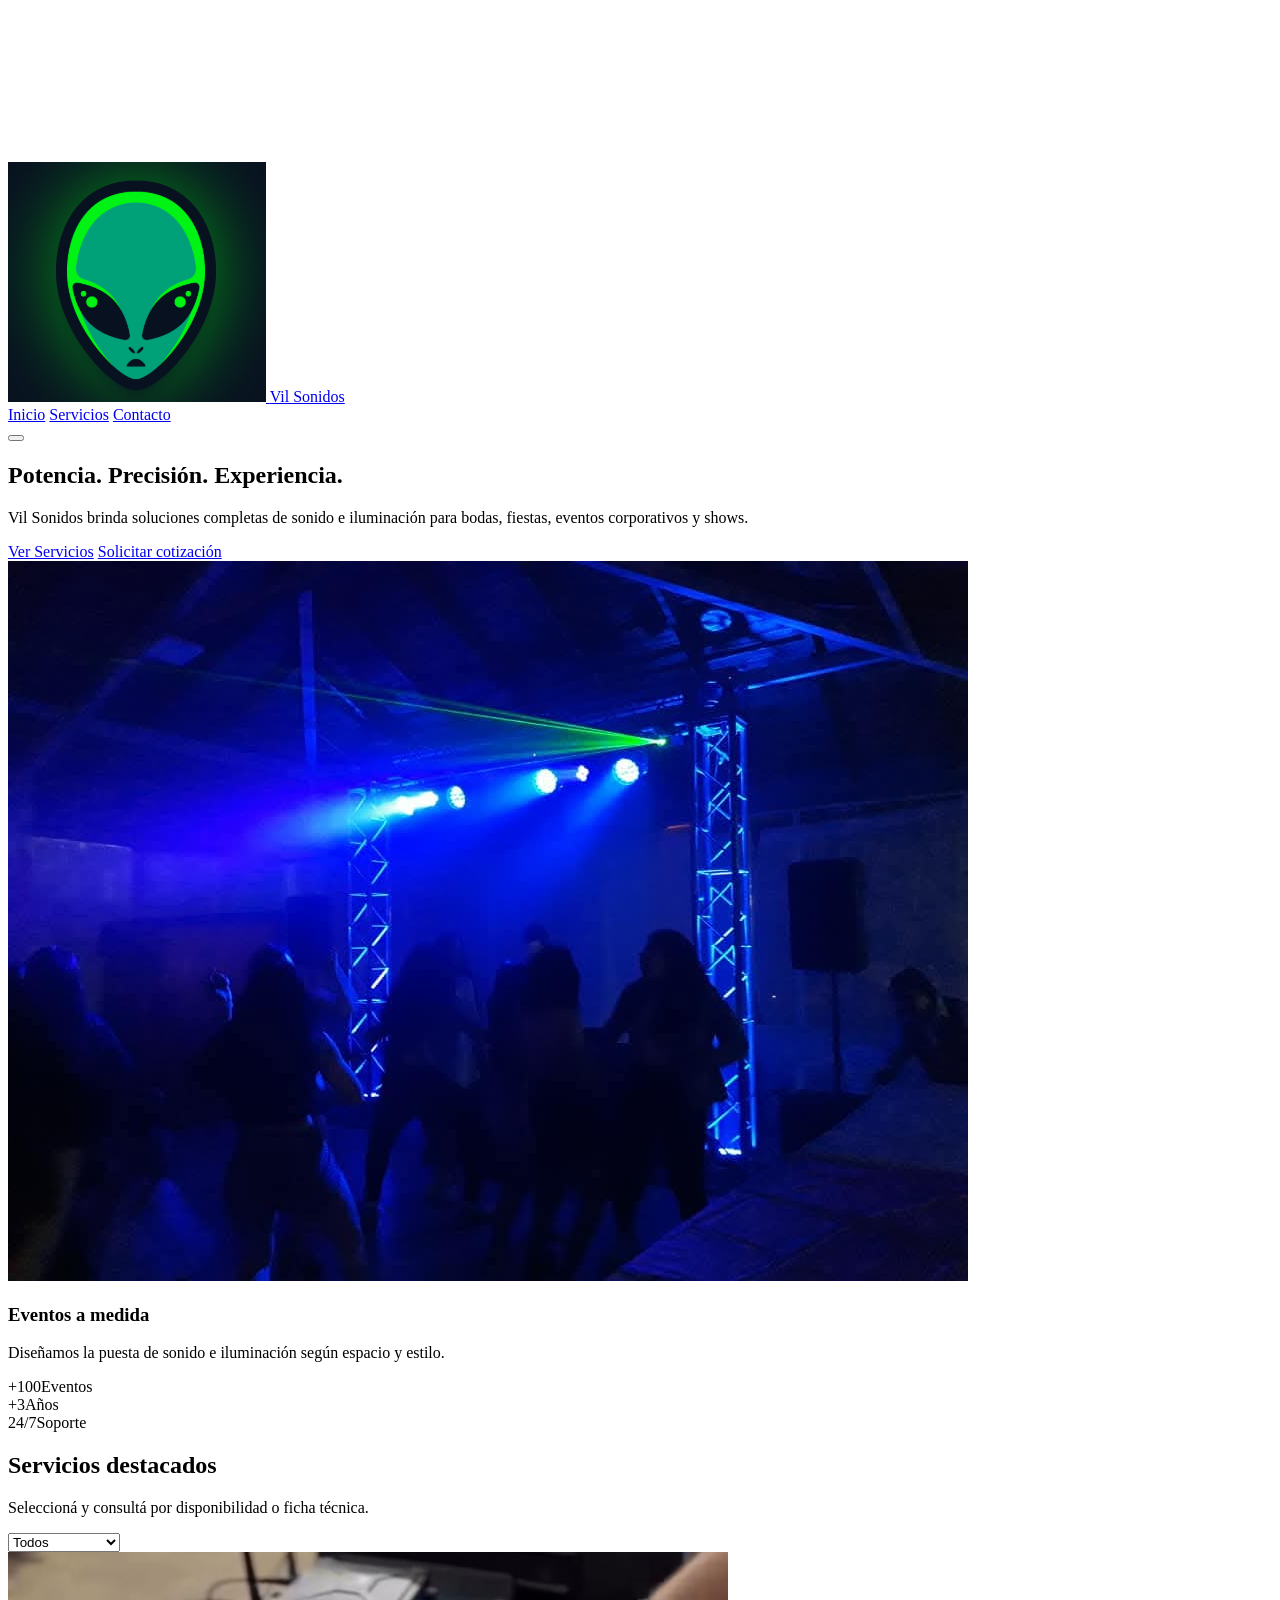
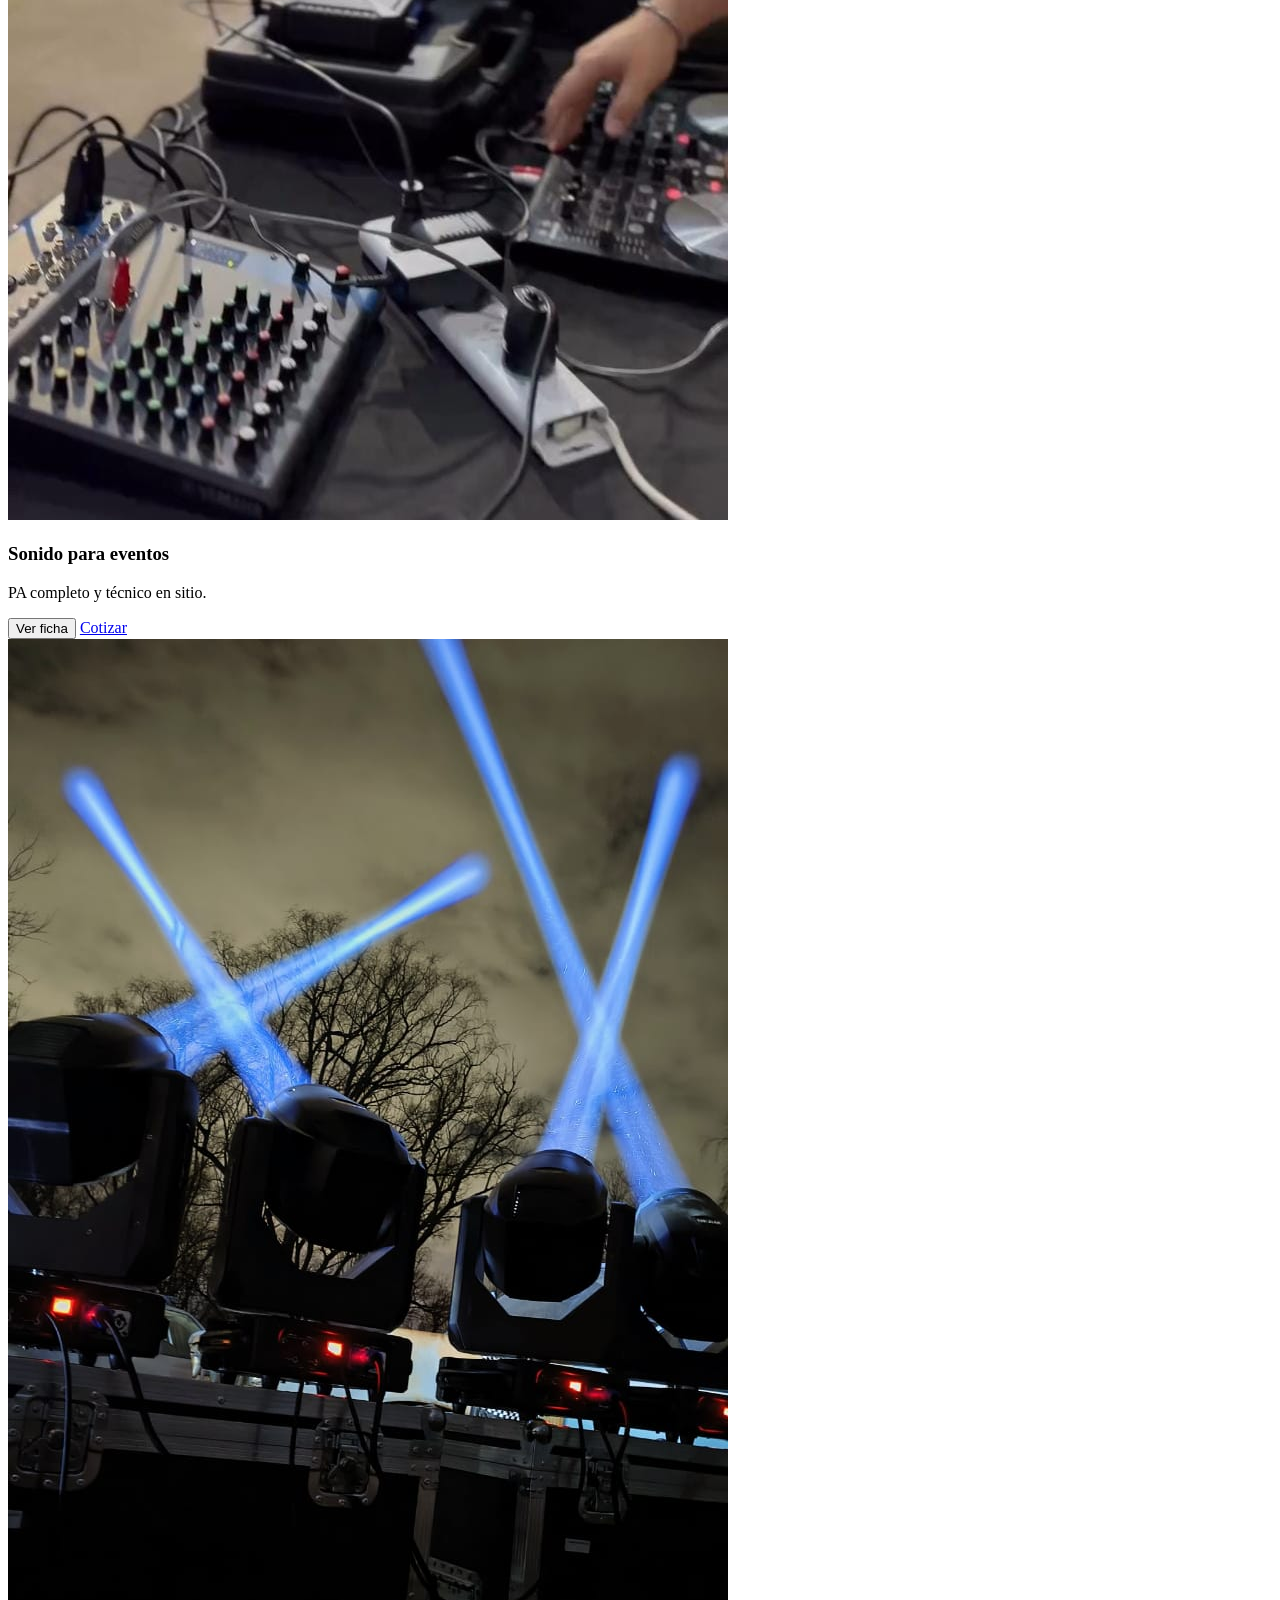
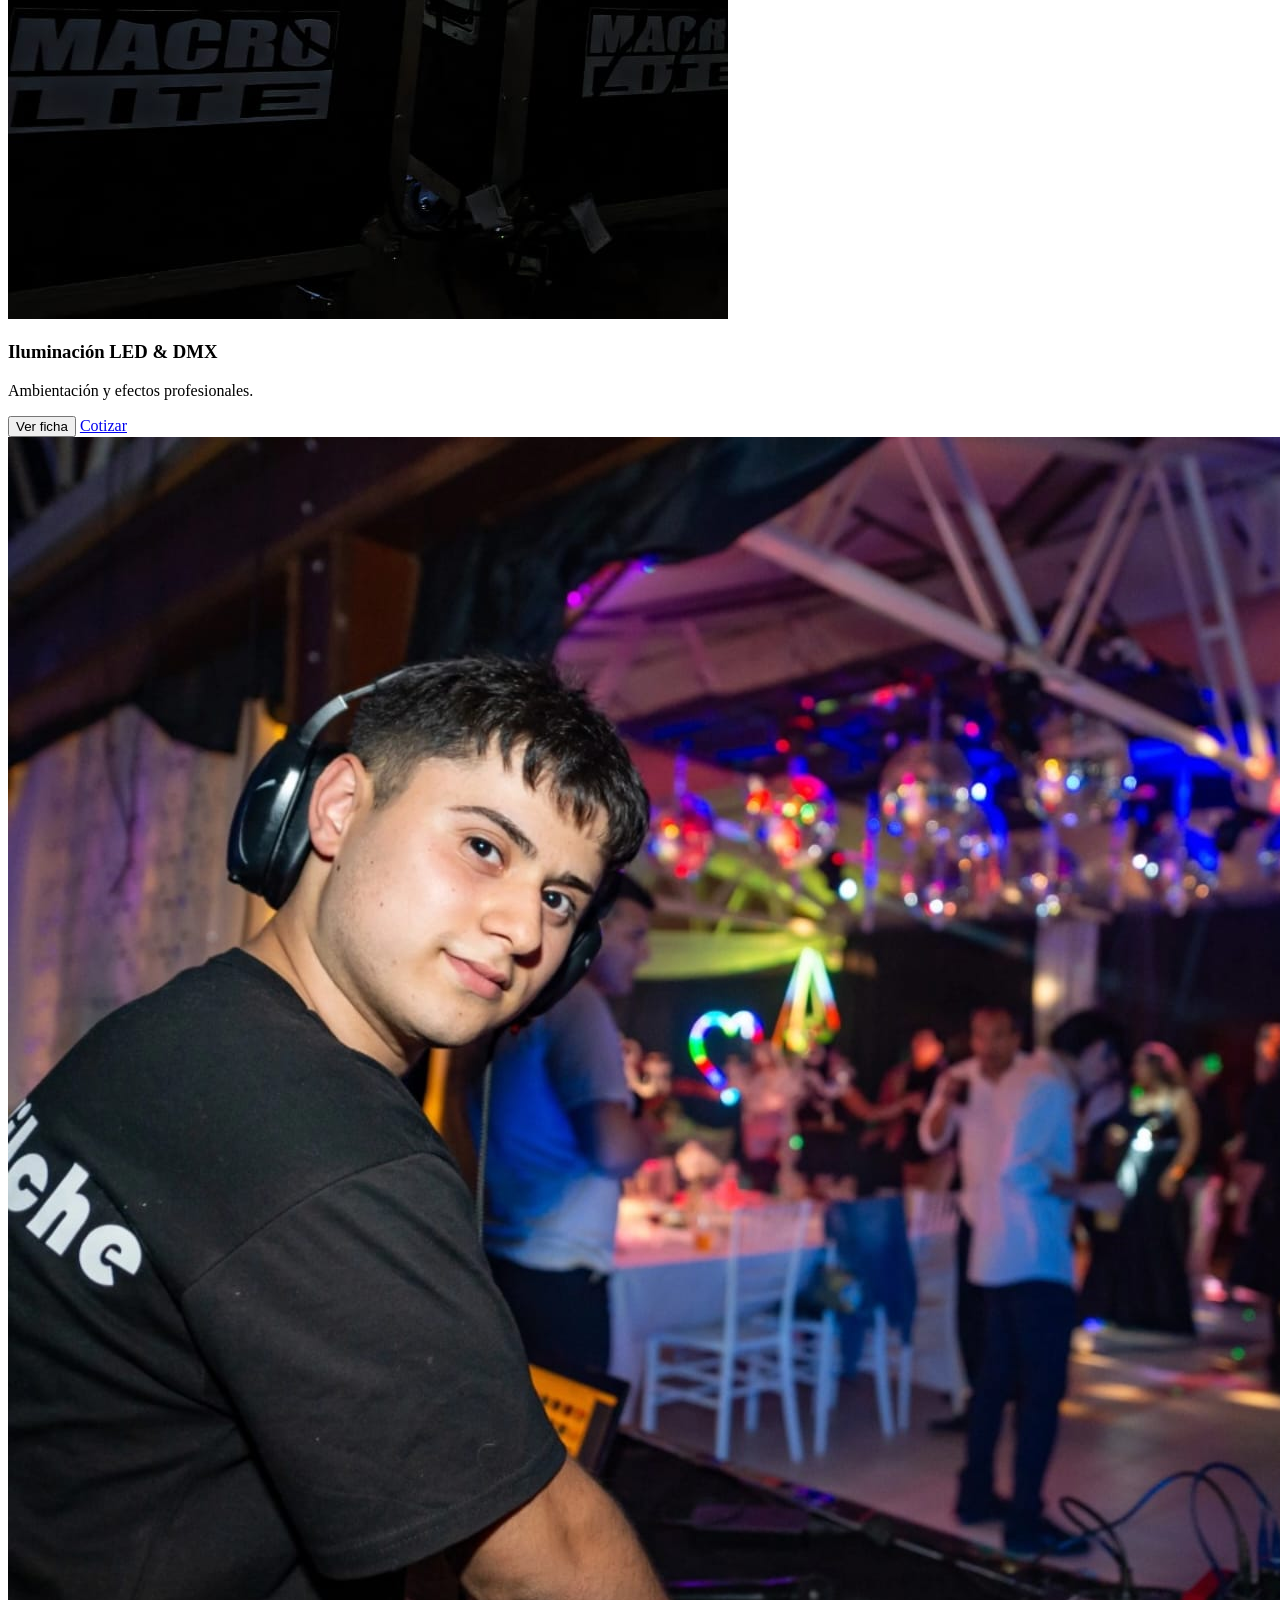
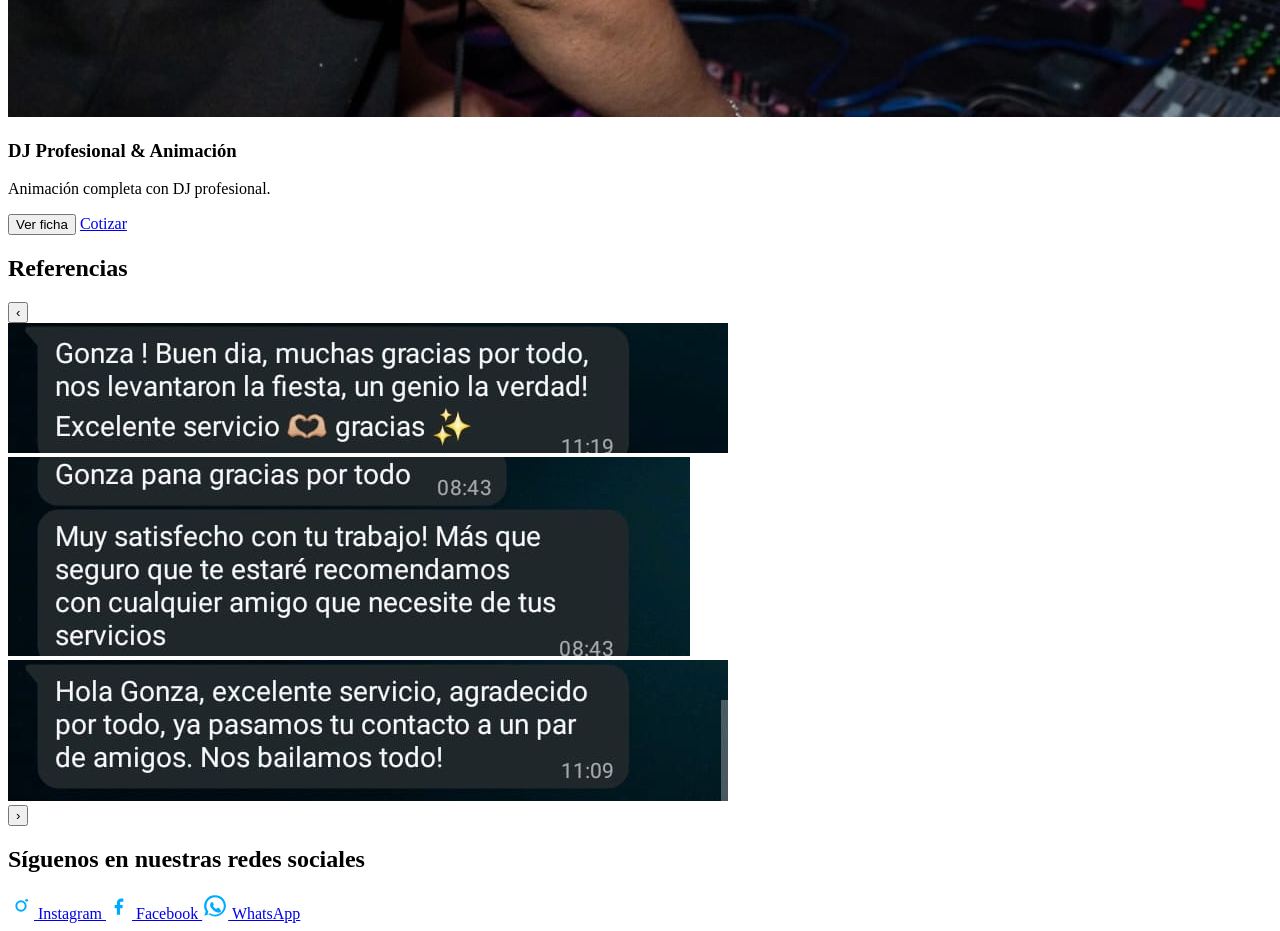
==== Vil Sonidos/index.html @ 03fede28 "Primer commit" ====
<!DOCTYPE html>
<html lang="es">
<head>
  <meta charset="utf-8" />
  <meta name="viewport" content="width=device-width,initial-scale=1" />
  <title>Vil Sonidos — Inicio</title>
  <link rel="stylesheet" href="css/index.css">
</head>
<body>

  <!-- Partículas -->
  <canvas id="particlesCanvas" aria-hidden="true"></canvas>

  <!-- HEADER -->
  <header class="site-header">
    <div class="container header-inner">
      <a class="brand" href="index.html" aria-label="Vil Sonidos - Inicio">
        <img src="imagenes/logo.png" alt="Vil Sonidos" class="brand-logo">
        <span class="brand-text">Vil Sonidos</span>
      </a>

      <nav class="nav" id="nav">
        <a class="nav-btn active" href="index.html">Inicio</a>
        <a class="nav-btn" href="servicios.html">Servicios</a>
        <a class="nav-btn" href="contacto.html">Contacto</a>
      </nav>

      <button class="nav-toggle" id="navToggle" aria-label="Abrir menú">
        <span></span><span></span><span></span>
      </button>
    </div>
  </header>

  <!-- HERO -->
  <main>
    <section class="hero section-pad">
      <div class="container hero-grid">
        <div class="hero-left">
          <h1 class="hero-title">Potencia. Precisión. Experiencia.</h1>
          <p class="hero-sub">Vil Sonidos brinda soluciones completas de sonido e iluminación para bodas, fiestas, eventos corporativos y shows.</p>
          <div class="hero-ctas">
            <a class="btn" href="servicios.html">Ver Servicios</a>
            <a class="btn btn-outline" href="contacto.html">Solicitar cotización</a>
          </div>
        </div>

        <div class="hero-right">
          <div class="card hero-card">
            <img src="imagenes/referencia.jpg" alt="Equipo Vil Sonidos" loading="lazy">
            <div class="card-body">
              <h3>Eventos a medida</h3>
              <p>Diseñamos la puesta de sonido e iluminación según espacio y estilo.</p>
            </div>
          </div>

          <div class="quick-stats">
            <div><span class="stat-num">+100</span><span class="stat-label">Eventos</span></div>
            <div><span class="stat-num">+3</span><span class="stat-label">Años</span></div>
            <div><span class="stat-num">24/7</span><span class="stat-label">Soporte</span></div>
          </div>
        </div>
      </div>
    </section>

    <!-- SERVICIOS PREVIEW -->
    <section class="section section-pad" id="servicios-preview">
      <div class="container">
        <h2 class="section-title">Servicios destacados</h2>
        <p class="section-sub">Seleccioná y consultá por disponibilidad o ficha técnica.</p>

        <div class="controls">
          <select id="filterSelect" aria-label="Filtrar servicios">
            <option value="all">Todos</option>
            <option value="sonido">Sonido</option>
            <option value="iluminacion">Iluminación</option>
            <option value="dj">DJ / Animación</option>
          </select>
        </div>

        <div id="servicesGrid" class="grid">
          <article class="service-card" data-category="sonido" data-title="Sonido para eventos" data-desc="PA completo, subwoofers y técnico especializado" data-image="imagenes/sonido.jpg">
            <div class="media"><img src="imagenes/sonido.jpg" alt="Sonido" loading="lazy"></div>
            <div class="body">
              <h3>Sonido para eventos</h3>
              <p>PA completo y técnico en sitio.</p>
              <div class="actions">
                <button class="btn-strong view-btn" data-id="sonido">Ver ficha</button>
                <a class="btn-outline-strong" href="contacto.html">Cotizar</a>
              </div>
            </div>
          </article>

          <article class="service-card" data-category="iluminacion" data-title="Iluminación LED & DMX" data-desc="Luces DMX, par LED, taches y control profesional" data-image="imagenes/iluminacion.jpg">
            <div class="media"><img src="imagenes/iluminacion.jpg" alt="Iluminación" loading="lazy"></div>
            <div class="body">
              <h3>Iluminación LED & DMX</h3>
              <p>Ambientación y efectos profesionales.</p>
              <div class="actions">
                <button class="btn-strong view-btn" data-id="iluminacion">Ver ficha</button>
                <a class="btn-outline-strong" href="contacto.html">Cotizar</a>
              </div>
            </div>
          </article>

          <article class="service-card" data-category="dj" data-title="DJ Profesional & Animación" data-desc="DJ con repertorio amplio y animador para conducir la fiesta" data-image="imagenes/Dj.jpg">
            <div class="media"><img src="imagenes/Dj.jpg" alt="DJ" loading="lazy"></div>
            <div class="body">
              <h3>DJ Profesional & Animación</h3>
              <p>Animación completa con DJ profesional.</p>
              <div class="actions">
                <button class="btn-strong view-btn" data-id="dj">Ver ficha</button>
                <a class="btn-outline-strong" href="contacto.html">Cotizar</a>
              </div>
            </div>
          </article>
        </div>
      </div>
    </section>

    <!-- REFERENCIAS -->
    <section class="section alt section-pad">
      <div class="container">
        <h2 class="section-title">Referencias</h2>

        <div class="carousel" id="carousel">
          <button class="carousel-btn prev" aria-label="Anterior">‹</button>
          <div class="carousel-track">
            <img class="ref-img" src="imagenes/referencia1.jpg" alt="Ref 1" loading="lazy">
            <img class="ref-img" src="imagenes/referencia2.jpg" alt="Ref 2" loading="lazy">
            <img class="ref-img" src="imagenes/referencia3.jpg" alt="Ref 3" loading="lazy">
          </div>
          <button class="carousel-btn next" aria-label="Siguiente">›</button>
        </div>
      </div>
    </section>
  </main>

  <!-- SOCIAL BOX -->
<section class="social-box">
  <div class="container">
    <h2 class="social-title">Síguenos en nuestras redes sociales</h2>

    <div class="social-icons">

      <!-- Instagram -->
      <a href="https://www.instagram.com/Vil_Sonidos" target="_blank" class="social-btn" aria-label="Instagram">
        <svg width="26" height="26" viewBox="0 0 24 24" fill="none">
          <rect width="24" height="24" rx="6" fill="rgba(255,255,255,0.09)"/>
          <circle cx="12" cy="12" r="4.3" stroke="#00aaff" stroke-width="1.8"/>
          <circle cx="17.2" cy="6.8" r="1.3" fill="#00aaff"/>
        </svg>
        Instagram
      </a>

      <!-- Facebook -->
      <a href="https://www.facebook.com/VilSonidos" target="_blank" class="social-btn" aria-label="Facebook">
        <svg width="26" height="26" viewBox="0 0 24 24" fill="none">
          <rect width="24" height="24" rx="6" fill="rgba(255,255,255,0.09)"/>
          <path d="M14 8h2V5h-2c-2.2 0-4 1.8-4 4v2H8v3h2v6h3v-6h2.2l.3-3H13V9c0-.6.4-1 1-1z" 
                fill="#00aaff"/>
        </svg>
        Facebook
      </a>

      <!-- WhatsApp -->
      <a href="https://wa.me/5492994152246" target="_blank" class="social-btn" aria-label="WhatsApp">
        <svg width="26" height="26" viewBox="0 0 24 24" fill="none">
          <rect width="24" height="24" rx="6" fill="rgba(255,255,255,0.09)"/>
          <path fill="#00aaff" d="M12 2a9.9 9.9 0 00-8.6 15l-1.3 4 4.2-1.4A9.8 9.8 0 1012 2zm0 18a8 8 0 01-4.1-1.1l-.3-.2-2.5.8.8-2.4-.2-.3A8 8 0 1112 20zm4.2-5.8c-.2-.1-1.2-.6-1.3-.6-.2-.1-.3-.1-.5.1-.1.2-.6.7-.8.8-.1.1-.3.1-.5 0-.2-.1-.9-.3-1.7-1-.6-.5-1-1.2-1.2-1.4-.1-.2 0-.4.1-.5s.2-.3.3-.4l.2-.3c.1-.2.1-.3 0-.5 0-.1-.5-1.2-.7-1.6-.2-.3-.3-.3-.5-.3h-.5c-.2 0-.5.1-.7.3-.2.3-.9.9-.9 2.2 0 1.3.9 2.5 1 2.7.1.2 1.8 2.8 4.5 3.8.6.2 1.1.4 1.5.5.6.2 1.1.1 1.5.1.5-.1 1.2-.5 1.4-1 .2-.5.2-.9.1-1-.1 0-.2 0-.4-.1z"/>
        </svg>
        WhatsApp
      </a>

    </div>
  </div>
</section>

  
          </div>
        </div>
      </div>
    </div>
  </div>

  <script src="js/particles.js"></script>
  <script src="js/script.js"></script>
</body>
</html>
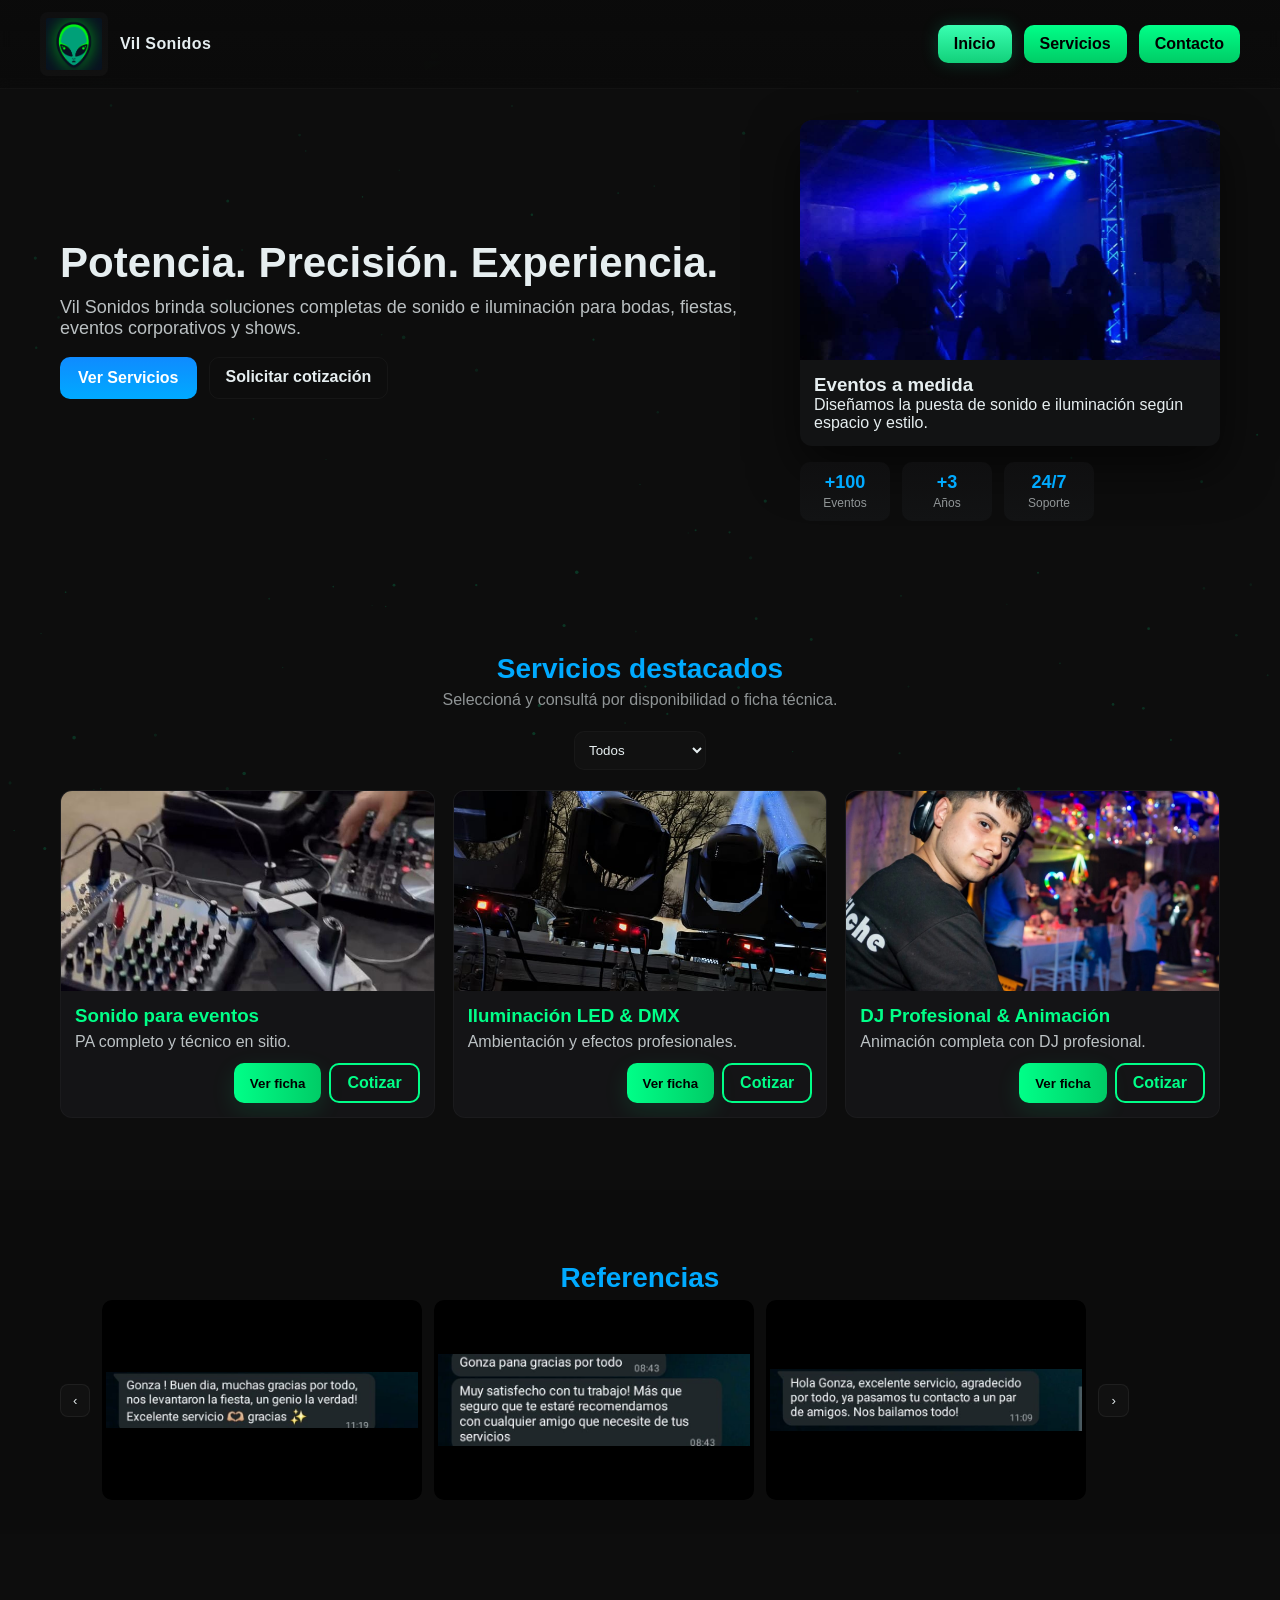
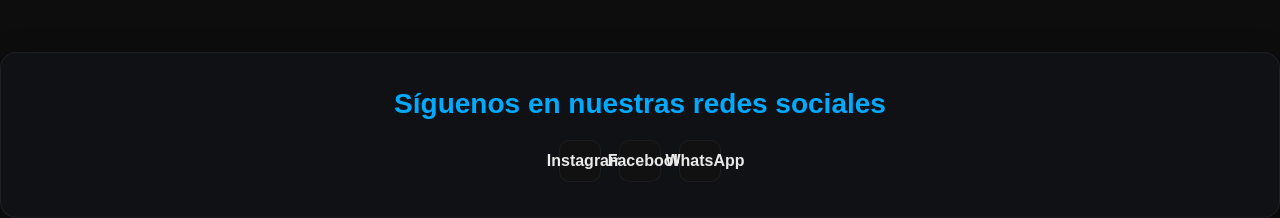
==== commit 945dc4f2: "feat: agrego db y fixeo cosas varias" ====
--- a/Vil Sonidos/index.html
+++ b/Vil Sonidos/index.html
@@ -1,188 +1,188 @@
-<!DOCTYPE html>
-<html lang="es">
-<head>
-  <meta charset="utf-8" />
-  <meta name="viewport" content="width=device-width,initial-scale=1" />
-  <title>Vil Sonidos — Inicio</title>
-  <link rel="stylesheet" href="css/index.css">
-</head>
-<body>
-
-  <!-- Partículas -->
-  <canvas id="particlesCanvas" aria-hidden="true"></canvas>
-
-  <!-- HEADER -->
-  <header class="site-header">
-    <div class="container header-inner">
-      <a class="brand" href="index.html" aria-label="Vil Sonidos - Inicio">
-        <img src="imagenes/logo.png" alt="Vil Sonidos" class="brand-logo">
-        <span class="brand-text">Vil Sonidos</span>
-      </a>
-
-      <nav class="nav" id="nav">
-        <a class="nav-btn active" href="index.html">Inicio</a>
-        <a class="nav-btn" href="servicios.html">Servicios</a>
-        <a class="nav-btn" href="contacto.html">Contacto</a>
-      </nav>
-
-      <button class="nav-toggle" id="navToggle" aria-label="Abrir menú">
-        <span></span><span></span><span></span>
-      </button>
-    </div>
-  </header>
-
-  <!-- HERO -->
-  <main>
-    <section class="hero section-pad">
-      <div class="container hero-grid">
-        <div class="hero-left">
-          <h1 class="hero-title">Potencia. Precisión. Experiencia.</h1>
-          <p class="hero-sub">Vil Sonidos brinda soluciones completas de sonido e iluminación para bodas, fiestas, eventos corporativos y shows.</p>
-          <div class="hero-ctas">
-            <a class="btn" href="servicios.html">Ver Servicios</a>
-            <a class="btn btn-outline" href="contacto.html">Solicitar cotización</a>
-          </div>
-        </div>
-
-        <div class="hero-right">
-          <div class="card hero-card">
-            <img src="imagenes/referencia.jpg" alt="Equipo Vil Sonidos" loading="lazy">
-            <div class="card-body">
-              <h3>Eventos a medida</h3>
-              <p>Diseñamos la puesta de sonido e iluminación según espacio y estilo.</p>
-            </div>
-          </div>
-
-          <div class="quick-stats">
-            <div><span class="stat-num">+100</span><span class="stat-label">Eventos</span></div>
-            <div><span class="stat-num">+3</span><span class="stat-label">Años</span></div>
-            <div><span class="stat-num">24/7</span><span class="stat-label">Soporte</span></div>
-          </div>
-        </div>
-      </div>
-    </section>
-
-    <!-- SERVICIOS PREVIEW -->
-    <section class="section section-pad" id="servicios-preview">
-      <div class="container">
-        <h2 class="section-title">Servicios destacados</h2>
-        <p class="section-sub">Seleccioná y consultá por disponibilidad o ficha técnica.</p>
-
-        <div class="controls">
-          <select id="filterSelect" aria-label="Filtrar servicios">
-            <option value="all">Todos</option>
-            <option value="sonido">Sonido</option>
-            <option value="iluminacion">Iluminación</option>
-            <option value="dj">DJ / Animación</option>
-          </select>
-        </div>
-
-        <div id="servicesGrid" class="grid">
-          <article class="service-card" data-category="sonido" data-title="Sonido para eventos" data-desc="PA completo, subwoofers y técnico especializado" data-image="imagenes/sonido.jpg">
-            <div class="media"><img src="imagenes/sonido.jpg" alt="Sonido" loading="lazy"></div>
-            <div class="body">
-              <h3>Sonido para eventos</h3>
-              <p>PA completo y técnico en sitio.</p>
-              <div class="actions">
-                <button class="btn-strong view-btn" data-id="sonido">Ver ficha</button>
-                <a class="btn-outline-strong" href="contacto.html">Cotizar</a>
-              </div>
-            </div>
-          </article>
-
-          <article class="service-card" data-category="iluminacion" data-title="Iluminación LED & DMX" data-desc="Luces DMX, par LED, taches y control profesional" data-image="imagenes/iluminacion.jpg">
-            <div class="media"><img src="imagenes/iluminacion.jpg" alt="Iluminación" loading="lazy"></div>
-            <div class="body">
-              <h3>Iluminación LED & DMX</h3>
-              <p>Ambientación y efectos profesionales.</p>
-              <div class="actions">
-                <button class="btn-strong view-btn" data-id="iluminacion">Ver ficha</button>
-                <a class="btn-outline-strong" href="contacto.html">Cotizar</a>
-              </div>
-            </div>
-          </article>
-
-          <article class="service-card" data-category="dj" data-title="DJ Profesional & Animación" data-desc="DJ con repertorio amplio y animador para conducir la fiesta" data-image="imagenes/Dj.jpg">
-            <div class="media"><img src="imagenes/Dj.jpg" alt="DJ" loading="lazy"></div>
-            <div class="body">
-              <h3>DJ Profesional & Animación</h3>
-              <p>Animación completa con DJ profesional.</p>
-              <div class="actions">
-                <button class="btn-strong view-btn" data-id="dj">Ver ficha</button>
-                <a class="btn-outline-strong" href="contacto.html">Cotizar</a>
-              </div>
-            </div>
-          </article>
-        </div>
-      </div>
-    </section>
-
-    <!-- REFERENCIAS -->
-    <section class="section alt section-pad">
-      <div class="container">
-        <h2 class="section-title">Referencias</h2>
-
-        <div class="carousel" id="carousel">
-          <button class="carousel-btn prev" aria-label="Anterior">‹</button>
-          <div class="carousel-track">
-            <img class="ref-img" src="imagenes/referencia1.jpg" alt="Ref 1" loading="lazy">
-            <img class="ref-img" src="imagenes/referencia2.jpg" alt="Ref 2" loading="lazy">
-            <img class="ref-img" src="imagenes/referencia3.jpg" alt="Ref 3" loading="lazy">
-          </div>
-          <button class="carousel-btn next" aria-label="Siguiente">›</button>
-        </div>
-      </div>
-    </section>
-  </main>
-
-  <!-- SOCIAL BOX -->
-<section class="social-box">
-  <div class="container">
-    <h2 class="social-title">Síguenos en nuestras redes sociales</h2>
-
-    <div class="social-icons">
-
-      <!-- Instagram -->
-      <a href="https://www.instagram.com/Vil_Sonidos" target="_blank" class="social-btn" aria-label="Instagram">
-        <svg width="26" height="26" viewBox="0 0 24 24" fill="none">
-          <rect width="24" height="24" rx="6" fill="rgba(255,255,255,0.09)"/>
-          <circle cx="12" cy="12" r="4.3" stroke="#00aaff" stroke-width="1.8"/>
-          <circle cx="17.2" cy="6.8" r="1.3" fill="#00aaff"/>
-        </svg>
-        Instagram
-      </a>
-
-      <!-- Facebook -->
-      <a href="https://www.facebook.com/VilSonidos" target="_blank" class="social-btn" aria-label="Facebook">
-        <svg width="26" height="26" viewBox="0 0 24 24" fill="none">
-          <rect width="24" height="24" rx="6" fill="rgba(255,255,255,0.09)"/>
-          <path d="M14 8h2V5h-2c-2.2 0-4 1.8-4 4v2H8v3h2v6h3v-6h2.2l.3-3H13V9c0-.6.4-1 1-1z" 
-                fill="#00aaff"/>
-        </svg>
-        Facebook
-      </a>
-
-      <!-- WhatsApp -->
-      <a href="https://wa.me/5492994152246" target="_blank" class="social-btn" aria-label="WhatsApp">
-        <svg width="26" height="26" viewBox="0 0 24 24" fill="none">
-          <rect width="24" height="24" rx="6" fill="rgba(255,255,255,0.09)"/>
-          <path fill="#00aaff" d="M12 2a9.9 9.9 0 00-8.6 15l-1.3 4 4.2-1.4A9.8 9.8 0 1012 2zm0 18a8 8 0 01-4.1-1.1l-.3-.2-2.5.8.8-2.4-.2-.3A8 8 0 1112 20zm4.2-5.8c-.2-.1-1.2-.6-1.3-.6-.2-.1-.3-.1-.5.1-.1.2-.6.7-.8.8-.1.1-.3.1-.5 0-.2-.1-.9-.3-1.7-1-.6-.5-1-1.2-1.2-1.4-.1-.2 0-.4.1-.5s.2-.3.3-.4l.2-.3c.1-.2.1-.3 0-.5 0-.1-.5-1.2-.7-1.6-.2-.3-.3-.3-.5-.3h-.5c-.2 0-.5.1-.7.3-.2.3-.9.9-.9 2.2 0 1.3.9 2.5 1 2.7.1.2 1.8 2.8 4.5 3.8.6.2 1.1.4 1.5.5.6.2 1.1.1 1.5.1.5-.1 1.2-.5 1.4-1 .2-.5.2-.9.1-1-.1 0-.2 0-.4-.1z"/>
-        </svg>
-        WhatsApp
-      </a>
-
-    </div>
-  </div>
-</section>
-
-  
-          </div>
-        </div>
-      </div>
-    </div>
-  </div>
-
-  <script src="js/particles.js"></script>
-  <script src="js/script.js"></script>
-</body>
-</html>
+<!DOCTYPE html>
+<html lang="es">
+<head>
+  <meta charset="utf-8" />
+  <meta name="viewport" content="width=device-width,initial-scale=1" />
+  <title>Vil Sonidos — Inicio</title>
+  <link rel="stylesheet" href="CSS/index.css">
+</head>
+<body>
+
+  <!-- Partículas -->
+  <canvas id="particlesCanvas" aria-hidden="true"></canvas>
+
+  <!-- HEADER -->
+  <header class="site-header">
+    <div class="container header-inner">
+      <a class="brand" href="index.html" aria-label="Vil Sonidos - Inicio">
+        <img src="imagenes/logo.png" alt="Vil Sonidos" class="brand-logo">
+        <span class="brand-text">Vil Sonidos</span>
+      </a>
+
+      <nav class="nav" id="nav">
+        <a class="nav-btn active" href="index.html">Inicio</a>
+        <a class="nav-btn" href="servicios.html">Servicios</a>
+        <a class="nav-btn" href="contacto.html">Contacto</a>
+      </nav>
+
+      <button class="nav-toggle" id="navToggle" aria-label="Abrir menú">
+        <span></span><span></span><span></span>
+      </button>
+    </div>
+  </header>
+
+  <!-- HERO -->
+  <main>
+    <section class="hero section-pad">
+      <div class="container hero-grid">
+        <div class="hero-left">
+          <h1 class="hero-title">Potencia. Precisión. Experiencia.</h1>
+          <p class="hero-sub">Vil Sonidos brinda soluciones completas de sonido e iluminación para bodas, fiestas, eventos corporativos y shows.</p>
+          <div class="hero-ctas">
+            <a class="btn" href="servicios.html">Ver Servicios</a>
+            <a class="btn btn-outline" href="contacto.html">Solicitar cotización</a>
+          </div>
+        </div>
+
+        <div class="hero-right">
+          <div class="card hero-card">
+            <img src="imagenes/referencia.jpg" alt="Equipo Vil Sonidos" loading="lazy">
+            <div class="card-body">
+              <h3>Eventos a medida</h3>
+              <p>Diseñamos la puesta de sonido e iluminación según espacio y estilo.</p>
+            </div>
+          </div>
+
+          <div class="quick-stats">
+            <div><span class="stat-num">+100</span><span class="stat-label">Eventos</span></div>
+            <div><span class="stat-num">+3</span><span class="stat-label">Años</span></div>
+            <div><span class="stat-num">24/7</span><span class="stat-label">Soporte</span></div>
+          </div>
+        </div>
+      </div>
+    </section>
+
+    <!-- SERVICIOS PREVIEW -->
+    <section class="section section-pad" id="servicios-preview">
+      <div class="container">
+        <h2 class="section-title">Servicios destacados</h2>
+        <p class="section-sub">Seleccioná y consultá por disponibilidad o ficha técnica.</p>
+
+        <div class="controls">
+          <select id="filterSelect" aria-label="Filtrar servicios">
+            <option value="all">Todos</option>
+            <option value="sonido">Sonido</option>
+            <option value="iluminacion">Iluminación</option>
+            <option value="dj">DJ / Animación</option>
+          </select>
+        </div>
+
+        <div id="servicesGrid" class="grid">
+          <article class="service-card" data-category="sonido" data-title="Sonido para eventos" data-desc="PA completo, subwoofers y técnico especializado" data-image="imagenes/sonido.jpg">
+            <div class="media"><img src="imagenes/sonido.jpg" alt="Sonido" loading="lazy"></div>
+            <div class="body">
+              <h3>Sonido para eventos</h3>
+              <p>PA completo y técnico en sitio.</p>
+              <div class="actions">
+                <button class="btn-strong view-btn" data-id="sonido">Ver ficha</button>
+                <a class="btn-outline-strong" href="contacto.html">Cotizar</a>
+              </div>
+            </div>
+          </article>
+
+          <article class="service-card" data-category="iluminacion" data-title="Iluminación LED & DMX" data-desc="Luces DMX, par LED, taches y control profesional" data-image="imagenes/iluminacion.jpg">
+            <div class="media"><img src="imagenes/iluminacion.jpg" alt="Iluminación" loading="lazy"></div>
+            <div class="body">
+              <h3>Iluminación LED & DMX</h3>
+              <p>Ambientación y efectos profesionales.</p>
+              <div class="actions">
+                <button class="btn-strong view-btn" data-id="iluminacion">Ver ficha</button>
+                <a class="btn-outline-strong" href="contacto.html">Cotizar</a>
+              </div>
+            </div>
+          </article>
+
+          <article class="service-card" data-category="dj" data-title="DJ Profesional & Animación" data-desc="DJ con repertorio amplio y animador para conducir la fiesta" data-image="imagenes/Dj.jpg">
+            <div class="media"><img src="imagenes/Dj.jpg" alt="DJ" loading="lazy"></div>
+            <div class="body">
+              <h3>DJ Profesional & Animación</h3>
+              <p>Animación completa con DJ profesional.</p>
+              <div class="actions">
+                <button class="btn-strong view-btn" data-id="dj">Ver ficha</button>
+                <a class="btn-outline-strong" href="contacto.html">Cotizar</a>
+              </div>
+            </div>
+          </article>
+        </div>
+      </div>
+    </section>
+
+    <!-- REFERENCIAS -->
+    <section class="section alt section-pad">
+      <div class="container">
+        <h2 class="section-title">Referencias</h2>
+
+        <div class="carousel" id="carousel">
+          <button class="carousel-btn prev" aria-label="Anterior">‹</button>
+          <div class="carousel-track">
+            <img class="ref-img" src="imagenes/referencia1.jpg" alt="Ref 1" loading="lazy">
+            <img class="ref-img" src="imagenes/referencia2.jpg" alt="Ref 2" loading="lazy">
+            <img class="ref-img" src="imagenes/referencia3.jpg" alt="Ref 3" loading="lazy">
+          </div>
+          <button class="carousel-btn next" aria-label="Siguiente">›</button>
+        </div>
+      </div>
+    </section>
+  </main>
+
+  <!-- SOCIAL BOX -->
+<section class="social-box">
+  <div class="container">
+    <h2 class="social-title">Síguenos en nuestras redes sociales</h2>
+
+    <div class="social-icons">
+
+      <!-- Instagram -->
+      <a href="https://www.instagram.com/Vil_Sonidos" target="_blank" class="social-btn" aria-label="Instagram">
+        <svg width="26" height="26" viewBox="0 0 24 24" fill="none">
+          <rect width="24" height="24" rx="6" fill="rgba(255,255,255,0.09)"/>
+          <circle cx="12" cy="12" r="4.3" stroke="#00aaff" stroke-width="1.8"/>
+          <circle cx="17.2" cy="6.8" r="1.3" fill="#00aaff"/>
+        </svg>
+        Instagram
+      </a>
+
+      <!-- Facebook -->
+      <a href="https://www.facebook.com/VilSonidos" target="_blank" class="social-btn" aria-label="Facebook">
+        <svg width="26" height="26" viewBox="0 0 24 24" fill="none">
+          <rect width="24" height="24" rx="6" fill="rgba(255,255,255,0.09)"/>
+          <path d="M14 8h2V5h-2c-2.2 0-4 1.8-4 4v2H8v3h2v6h3v-6h2.2l.3-3H13V9c0-.6.4-1 1-1z" 
+                fill="#00aaff"/>
+        </svg>
+        Facebook
+      </a>
+
+      <!-- WhatsApp -->
+      <a href="https://wa.me/5492994152246" target="_blank" class="social-btn" aria-label="WhatsApp">
+        <svg width="26" height="26" viewBox="0 0 24 24" fill="none">
+          <rect width="24" height="24" rx="6" fill="rgba(255,255,255,0.09)"/>
+          <path fill="#00aaff" d="M12 2a9.9 9.9 0 00-8.6 15l-1.3 4 4.2-1.4A9.8 9.8 0 1012 2zm0 18a8 8 0 01-4.1-1.1l-.3-.2-2.5.8.8-2.4-.2-.3A8 8 0 1112 20zm4.2-5.8c-.2-.1-1.2-.6-1.3-.6-.2-.1-.3-.1-.5.1-.1.2-.6.7-.8.8-.1.1-.3.1-.5 0-.2-.1-.9-.3-1.7-1-.6-.5-1-1.2-1.2-1.4-.1-.2 0-.4.1-.5s.2-.3.3-.4l.2-.3c.1-.2.1-.3 0-.5 0-.1-.5-1.2-.7-1.6-.2-.3-.3-.3-.5-.3h-.5c-.2 0-.5.1-.7.3-.2.3-.9.9-.9 2.2 0 1.3.9 2.5 1 2.7.1.2 1.8 2.8 4.5 3.8.6.2 1.1.4 1.5.5.6.2 1.1.1 1.5.1.5-.1 1.2-.5 1.4-1 .2-.5.2-.9.1-1-.1 0-.2 0-.4-.1z"/>
+        </svg>
+        WhatsApp
+      </a>
+
+    </div>
+  </div>
+</section>
+
+  
+          </div>
+        </div>
+      </div>
+    </div>
+  </div>
+
+  <script src="JS/particles.js"></script>
+  <script src="JS/script.js"></script>
+</body>
+</html>
--- a/Vil Sonidos/CSS/index.css
+++ b/Vil Sonidos/CSS/index.css
@@ -0,0 +1,272 @@
+:root{
+  --bg:#0d0d0d;
+  --panel:#121314;
+  --muted:#26292b;
+  --text:#e6eef0;
+  --accent:#00aaff;
+  --accent-2:#0f8bff;
+  --green-1:#00ff88;
+  --green-2:#00cc66;
+  --radius:12px;
+  --maxw:1200px;
+  --glass: rgba(255,255,255,0.03);
+}
+
+/* reset */
+*{box-sizing:border-box;margin:0;padding:0}
+html,body{height:100%;font-family:Inter,Arial,Helvetica,sans-serif;background:var(--bg);color:var(--text);-webkit-font-smoothing:antialiased}
+
+/* Particles Background */
+#particlesCanvas {
+  position: fixed;
+  top: 0;
+  left: 0;
+  width: 100%;
+  height: 100%;
+  z-index: 1;
+  pointer-events: none;
+}
+
+main, .social-box, .site-footer {
+  position: relative;
+  z-index: 2;
+}
+
+
+
+/* container */
+.container{max-width:var(--maxw);margin:0 auto;padding:0 20px}
+
+/* header */
+.site-header{
+  position:fixed;top:0;left:0;right:0;
+  background:linear-gradient(180deg, rgba(10,10,10,0.75), rgba(10,10,10,0.6));
+  backdrop-filter:blur(6px);
+  border-bottom:1px solid var(--glass);
+  z-index:80;
+}
+.header-inner{display:flex;align-items:center;justify-content:space-between;padding:12px 0}
+.brand{display:flex;align-items:center;gap:12px;text-decoration:none;color:var(--text)}
+.brand-logo{width:68px;height:auto;border-radius:8px;background:linear-gradient(180deg,#0f0f10,#111);padding:6px}
+.brand-text{font-weight:700;letter-spacing:0.4px}
+
+/* NAV — botones verdes */
+.nav{display:flex;gap:12px;align-items:center}
+.nav-btn{
+  position:relative;padding:10px 16px;border-radius:10px;
+  background:linear-gradient(180deg,var(--green-1),var(--green-2));
+  color:#000;font-weight:700;text-decoration:none;
+  transition:transform .18s,box-shadow .18s;
+  display:inline-flex;align-items:center;justify-content:center
+}
+.nav-btn:hover{transform:translateY(-3px);box-shadow:0 8px 24px rgba(0,255,140,0.12)}
+.nav-btn.active{background:linear-gradient(180deg,#39ffb1,#12d07a);box-shadow:0 0 18px rgba(0,255,170,0.18)}
+.nav-toggle{display:none;background:transparent;border:0;cursor:pointer}
+.nav-toggle span{display:block;width:22px;height:2px;background:var(--text);margin:4px 0;border-radius:3px}
+
+/* hero */
+.section-pad{padding:120px 0 60px}
+.hero-grid{display:grid;grid-template-columns:1fr 420px;gap:28px;align-items:center}
+.hero-title{font-size:42px;margin:0;color:var(--text);line-height:1.02}
+.hero-sub{color:rgba(230,238,240,0.8);margin-top:12px;font-size:18px}
+.hero-ctas{display:flex;gap:12px;margin-top:18px}
+
+/* buttons general */
+.btn{
+  background:linear-gradient(180deg,var(--accent-2),var(--accent));
+  color:#fff;padding:12px 18px;border-radius:10px;
+  text-decoration:none;font-weight:700;border:0;cursor:pointer;
+  transition:transform .18s
+}
+.btn:hover{transform:translateY(-4px);box-shadow:0 14px 36px rgba(15,139,255,0.12)}
+.btn-outline{background:transparent;border:1px solid rgba(255,255,255,0.04);color:var(--text);padding:10px 16px;border-radius:10px}
+
+/* cards */
+.card{background:var(--panel);border-radius:12px;box-shadow:0 20px 50px rgba(0,0,0,0.6);overflow:hidden}
+.card img{width:100%;height:240px;object-fit:cover;display:block}
+.card-body{padding:14px}
+
+/* quick stats */
+.quick-stats{display:flex;gap:12px;margin-top:16px}
+.quick-stats div{background:linear-gradient(180deg,#0f0f10,#121314);padding:10px;border-radius:10px;text-align:center;min-width:90px}
+.stat-num{display:block;font-weight:800;color:var(--accent);font-size:18px}
+.stat-label{font-size:12px;color:rgba(230,238,240,0.6)}
+
+/* section */
+.section{padding:72px 0}
+.section.alt{background:linear-gradient(180deg, rgba(0,0,0,0.02), transparent)}
+.section-title{font-size:28px;color:var(--accent);text-align:center;margin-bottom:6px}
+.section-sub{text-align:center;color:rgba(230,238,240,0.6);margin-bottom:22px}
+
+/* controls */
+.controls{display:flex;gap:12px;justify-content:center;margin-bottom:20px}
+.controls select{padding:10px;border-radius:10px;border:1px solid rgba(255,255,255,0.03);background:#111;color:var(--text)}
+
+/* grid services */
+.grid{display:grid;grid-template-columns:repeat(auto-fit,minmax(260px,1fr));gap:18px;}
+
+/* service-card premium hover */
+.service-card{
+  background:#141416;padding:0;border-radius:12px;
+  border:1px solid rgba(255,255,255,0.03);
+  overflow:hidden;display:flex;flex-direction:column;
+  transition:transform .28s ease, box-shadow .28s ease
+}
+.service-card:hover{
+  transform:translateY(-10px);
+  box-shadow:0 30px 60px rgba(0,0,0,0.7), 0 0 40px rgba(0,255,140,0.06)
+}
+.media{width:100%;height:200px;overflow:hidden}
+.media img{width:100%;height:100%;object-fit:cover;display:block}
+.body{padding:14px;flex:1;display:flex;flex-direction:column}
+.service-card h3{margin:0 0 6px;color:var(--green-1)}
+.service-card p{margin:0;color:rgba(230,238,240,0.8);flex:1}
+.actions{display:flex;gap:8px;justify-content:flex-end;margin-top:12px}
+
+/* buttons inside cards / modal */
+.btn-strong{
+  background:linear-gradient(90deg,var(--green-1),var(--green-2));
+  border:none;padding:10px 16px;border-radius:10px;
+  cursor:pointer;font-weight:700;color:#000;
+  transition:transform .18s, box-shadow .18s;
+  box-shadow:0 8px 24px rgba(0,255,140,0.12)
+}
+.btn-strong:hover{
+  transform:translateY(-4px);box-shadow:0 20px 50px rgba(0,255,140,0.22)
+}
+.btn-outline-strong{
+  padding:9px 16px;border-radius:10px;
+  background:transparent;border:2px solid var(--green-1);
+  color:var(--green-1);font-weight:600;text-decoration:none;
+  transition:.18s;
+}
+.btn-outline-strong:hover{
+  color:#000;background:var(--green-1);
+  transform:translateY(-4px);
+  box-shadow:0 20px 40px rgba(0,255,140,0.18)
+}
+
+/* carousel */
+.carousel{display:flex;align-items:center;gap:12px;overflow:hidden}
+.carousel-track{display:flex;gap:12px;transition:transform .55s cubic-bezier(.22,.9,.23,1)}
+.carousel-track img{width:320px;height:200px;object-fit:contain;border-radius:10px}
+.carousel-btn{background:#111;border:1px solid rgba(255,255,255,0.06);padding:8px 12px;border-radius:8px;cursor:pointer;color:var(--text)}
+
+.ref-img{width:320px;height:200px;object-fit:contain;background:#000;border-radius:10px;padding:4px}
+
+/* modal */
+.modal{position:fixed;inset:0;display:none;align-items:center;justify-content:center;background:linear-gradient(180deg,rgba(0,0,0,0.6),rgba(0,0,0,0.85));z-index:300}
+.modal.open{display:flex}
+.modal-panel{
+  background:#0f0f10;padding:18px;max-width:900px;width:94%;
+  border-radius:12px;box-shadow:0 30px 70px rgba(0,0,0,0.8), 0 0 40px rgba(0,255,140,0.04)
+}
+.modal-inner{display:flex;gap:16px;align-items:flex-start;flex-direction:column}
+.modal-img{width:100%;height:260px;object-fit:cover;border-radius:8px}
+.modal-body h3{margin-top:0;color:var(--green-1)}
+.modal-close{position:absolute;top:18px;right:20px;background:transparent;border:0;font-size:26px;cursor:pointer}
+
+/* whatsapp floating */
+.whatsapp-float{
+  position:fixed;right:20px;bottom:20px;width:56px;height:56px;
+  background:linear-gradient(180deg,#00ff88,#00cc66);
+  color:#000;border-radius:50%;display:flex;align-items:center;
+  justify-content:center;text-decoration:none;font-weight:800;
+  box-shadow:0 12px 30px rgba(0,255,140,0.18);z-index:600;
+}
+
+/* --- NUEVOS ICONOS SOCIALES SVG --- */
+.social-icons{
+  display:flex;
+  gap:14px;
+  margin-top:18px;
+}
+.social-icons a{
+  width:42px;
+  height:42px;
+  display:flex;
+  align-items:center;
+  justify-content:center;
+  border-radius:10px;
+  background:#111;
+  border:1px solid rgba(255,255,255,0.05);
+  transition:.18s;
+}
+.social-icons a:hover{
+  background:#000;
+  transform:translateY(-4px);
+  box-shadow:0 12px 24px rgba(0,255,140,0.15);
+}
+.social-icons svg{
+  width:22px;
+  height:22px;
+  fill:var(--green-1);
+}
+
+/* footer */
+.site-footer{padding:26px 0;border-top:1px solid rgba(255,255,255,0.03);background:transparent}
+.footer-inner{display:flex;justify-content:space-between;align-items:center}
+
+/* responsive */
+@media (max-width:980px){
+  .hero-grid{grid-template-columns:1fr}
+  .brand-text{display:none}
+}
+@media (max-width:720px){
+  .nav{display:none}
+  .nav-toggle{display:block}
+  .carousel-track img{width:260px;height:150px}
+  .modal-inner{flex-direction:column}
+  .controls{flex-direction:column;gap:12px}
+}
+
+/* animations */
+@keyframes floatIn {
+  from { transform: translateY(10px); opacity: 0 }
+  to { transform: translateY(0); opacity: 1 }
+}
+.hero-title, .section-title, .service-card { animation: floatIn .6s ease both; }
+/* Caja de redes sociales */
+.social-box {
+  margin: 80px auto;
+  padding: 35px 20px;
+  text-align: center;
+  background: #101114;
+  border: 1px solid rgba(255,255,255,0.06);
+  border-radius: 16px;
+  box-shadow: 0 10px 30px rgba(0,0,0,0.45);
+}
+
+.social-title {
+  font-size: 28px;
+  font-weight: 800;
+  color: #00aaff;
+  margin-bottom: 20px;
+}
+
+.social-icons {
+  display: flex;
+  justify-content: center;
+  flex-wrap: wrap;
+  gap: 18px;
+}
+
+.social-btn {
+  display: flex;
+  align-items: center;
+  gap: 10px;
+  padding: 10px 16px;
+  background: rgba(255,255,255,0.08);
+  border-radius: 12px;
+  text-decoration: none;
+  color: #eaeaea;
+  font-weight: 700;
+  transition: 0.25s;
+}
+
+.social-btn:hover {
+  background: rgba(0,170,255,0.18);
+  transform: translateY(-4px);
+  box-shadow: 0 8px 24px rgba(0,170,255,0.25);
+}
+
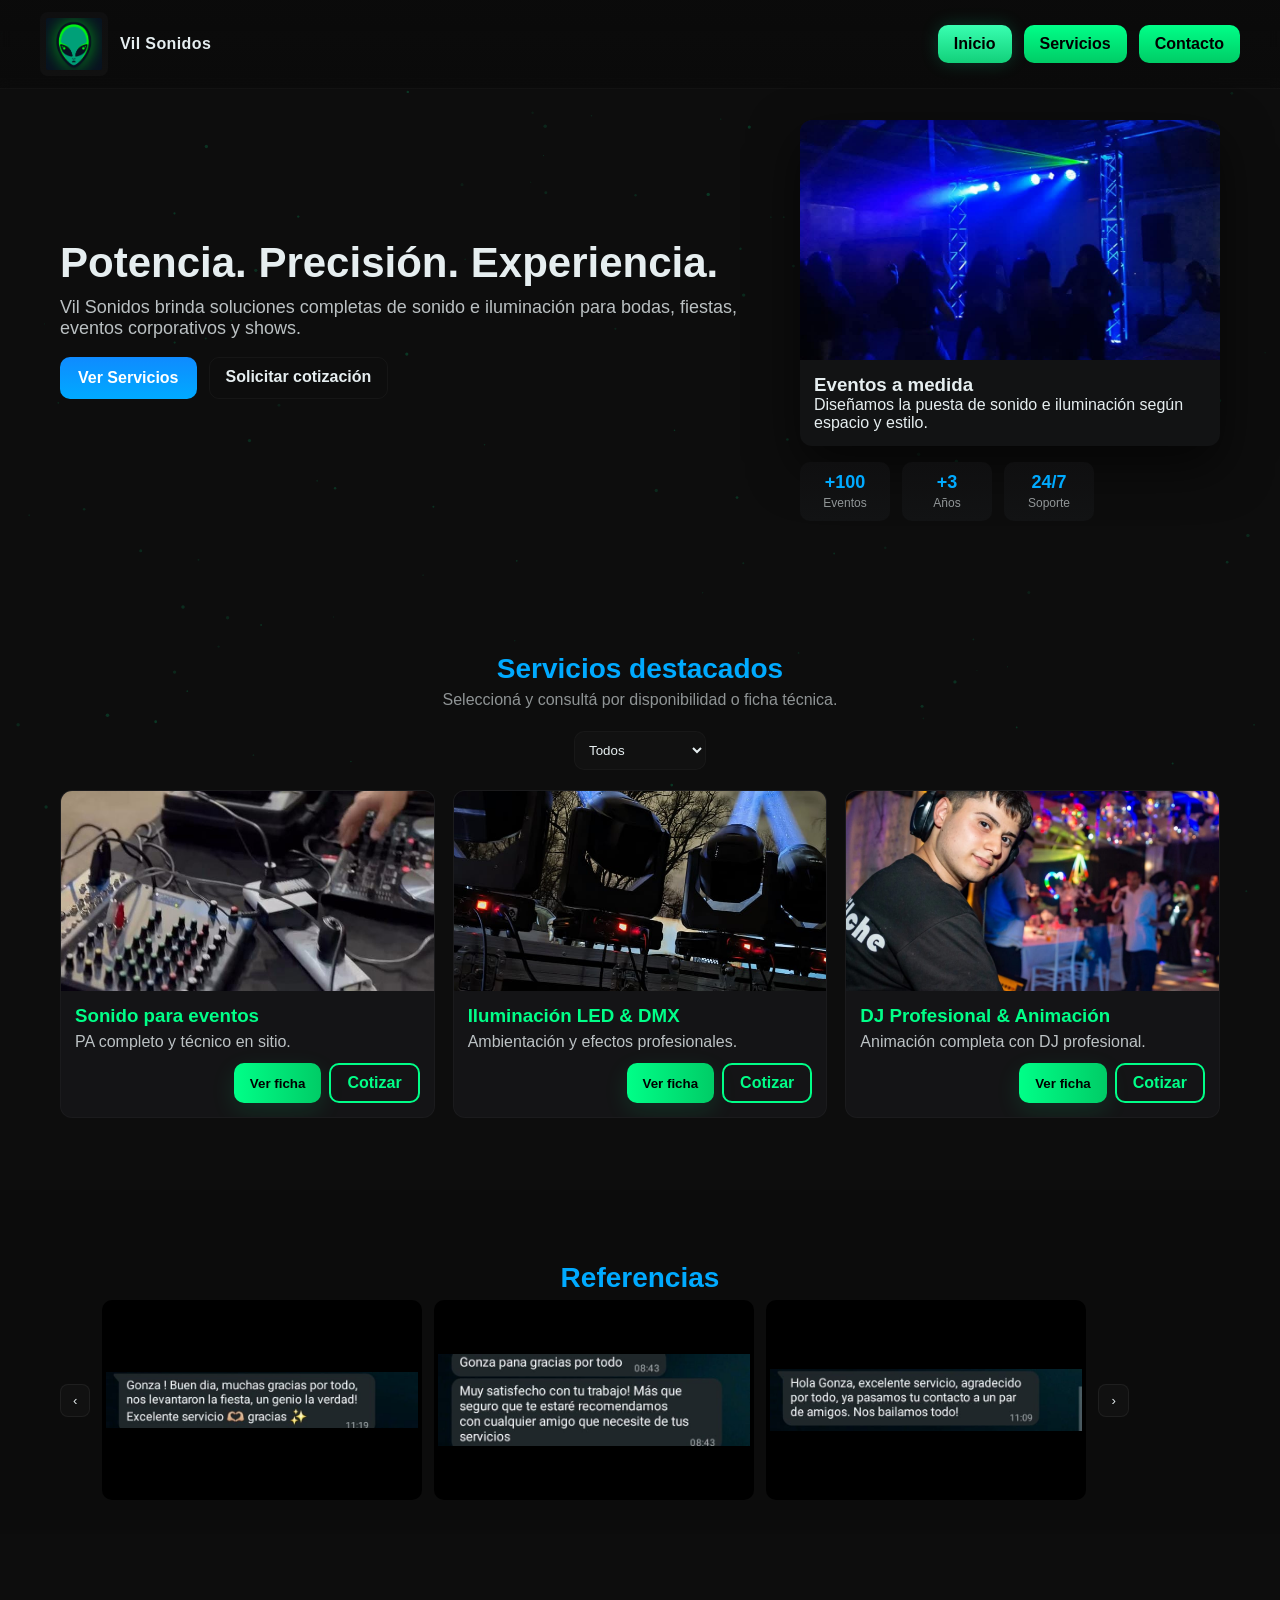
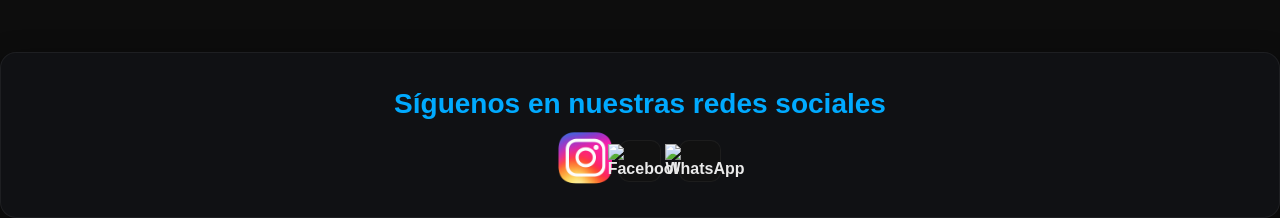
==== commit 576c2a27: "agrego logos de redes" ====
--- a/Vil Sonidos/index.html
+++ b/Vil Sonidos/index.html
@@ -149,7 +149,8 @@
           <circle cx="12" cy="12" r="4.3" stroke="#00aaff" stroke-width="1.8"/>
           <circle cx="17.2" cy="6.8" r="1.3" fill="#00aaff"/>
         </svg>
-        Instagram
+        <img src="/logo instagram.png" alt="Instagram" class="social-icon" width="4000" height="108">
+        
       </a>
 
       <!-- Facebook -->
@@ -159,7 +160,7 @@
           <path d="M14 8h2V5h-2c-2.2 0-4 1.8-4 4v2H8v3h2v6h3v-6h2.2l.3-3H13V9c0-.6.4-1 1-1z" 
                 fill="#00aaff"/>
         </svg>
-        Facebook
+        <img src="/" alt="Facebook" class="social-icon">
       </a>
 
       <!-- WhatsApp -->
@@ -168,7 +169,7 @@
           <rect width="24" height="24" rx="6" fill="rgba(255,255,255,0.09)"/>
           <path fill="#00aaff" d="M12 2a9.9 9.9 0 00-8.6 15l-1.3 4 4.2-1.4A9.8 9.8 0 1012 2zm0 18a8 8 0 01-4.1-1.1l-.3-.2-2.5.8.8-2.4-.2-.3A8 8 0 1112 20zm4.2-5.8c-.2-.1-1.2-.6-1.3-.6-.2-.1-.3-.1-.5.1-.1.2-.6.7-.8.8-.1.1-.3.1-.5 0-.2-.1-.9-.3-1.7-1-.6-.5-1-1.2-1.2-1.4-.1-.2 0-.4.1-.5s.2-.3.3-.4l.2-.3c.1-.2.1-.3 0-.5 0-.1-.5-1.2-.7-1.6-.2-.3-.3-.3-.5-.3h-.5c-.2 0-.5.1-.7.3-.2.3-.9.9-.9 2.2 0 1.3.9 2.5 1 2.7.1.2 1.8 2.8 4.5 3.8.6.2 1.1.4 1.5.5.6.2 1.1.1 1.5.1.5-.1 1.2-.5 1.4-1 .2-.5.2-.9.1-1-.1 0-.2 0-.4-.1z"/>
         </svg>
-        WhatsApp
+        <img src="/logo whatsapp.png" alt="WhatsApp" class="social-icon">
       </a>
 
     </div>
--- a/Vil Sonidos/CSS/index.css
+++ b/Vil Sonidos/CSS/index.css
@@ -62,7 +62,7 @@
 .nav-btn:hover{transform:translateY(-3px);box-shadow:0 8px 24px rgba(0,255,140,0.12)}
 .nav-btn.active{background:linear-gradient(180deg,#39ffb1,#12d07a);box-shadow:0 0 18px rgba(0,255,170,0.18)}
 .nav-toggle{display:none;background:transparent;border:0;cursor:pointer}
-.nav-toggle span{display:block;width:22px;height:2px;background:var(--text);margin:4px 0;border-radius:3px}
+.nav-toggle span{display:block;width:22px;height:2px;background:var(--text);margin:4px 0;border-radius:3px;pointer-events:none}
 
 /* hero */
 .section-pad{padding:120px 0 60px}
@@ -213,8 +213,48 @@
   .brand-text{display:none}
 }
 @media (max-width:720px){
-  .nav{display:none}
-  .nav-toggle{display:block}
+  .nav{
+    display:none;
+    position: absolute;
+    top: 100%;
+    left: 0;
+    width: 100%;
+    background: #121314;
+    padding: 0;
+    border-radius: 0;
+    border: none;
+    box-shadow: 0 20px 40px rgba(0,0,0,0.8);
+    flex-direction: column;
+    z-index: 100;
+  }
+  .nav.open{display:flex}
+  
+  .nav .nav-btn {
+    width: 100%;
+    background: transparent;
+    border-radius: 0;
+    box-shadow: none;
+    border: none;
+    border-bottom: 1px solid rgba(255,255,255,0.1);
+    padding: 24px 20px;
+    font-size: 22px;
+    color: var(--text);
+    transform: none;
+  }
+  .nav .nav-btn:first-child {
+    border-top: 1px solid rgba(255,255,255,0.1);
+  }
+  .nav .nav-btn.active {
+    background: rgba(255,255,255,0.03);
+    box-shadow: none;
+    color: var(--green-1);
+  }
+  .nav .nav-btn:hover {
+    transform: none;
+    background: rgba(255,255,255,0.08);
+  }
+
+  .nav-toggle{display:block; margin-right: 15px}
   .carousel-track img{width:260px;height:150px}
   .modal-inner{flex-direction:column}
   .controls{flex-direction:column;gap:12px}
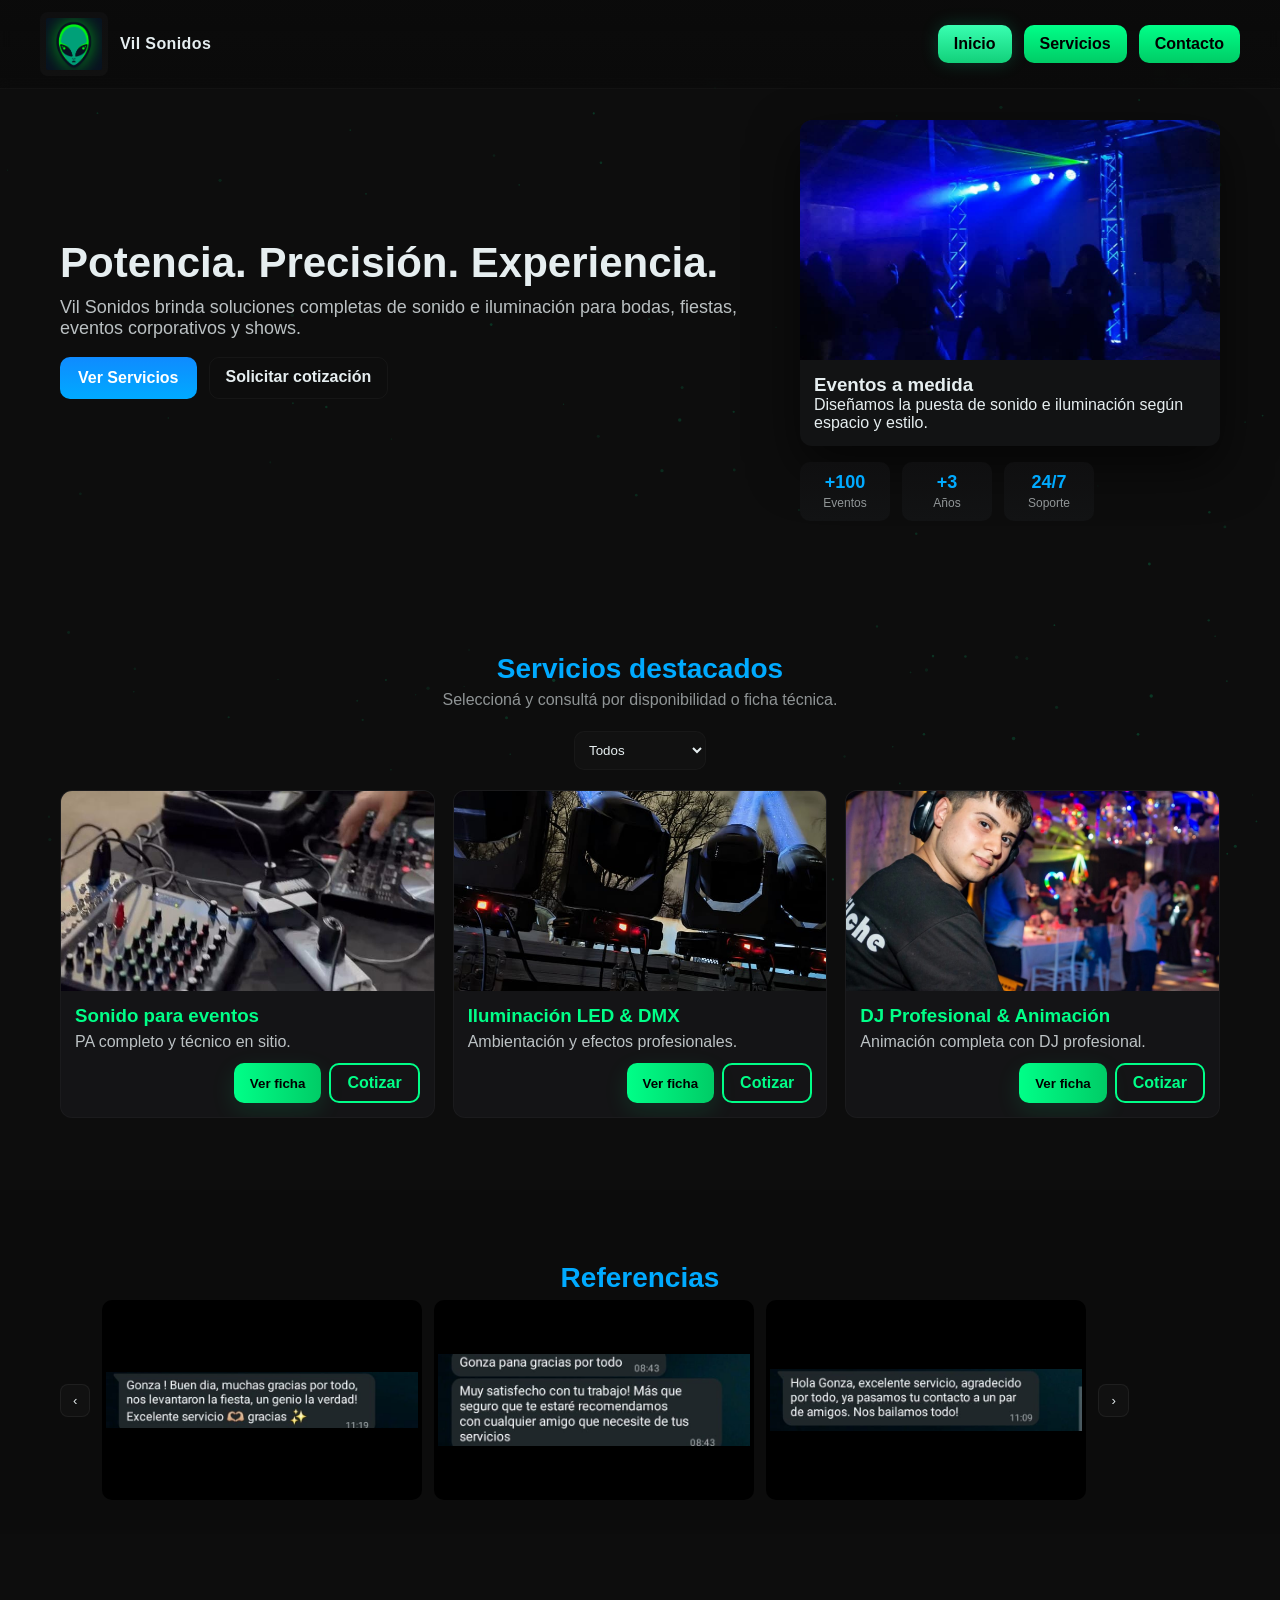
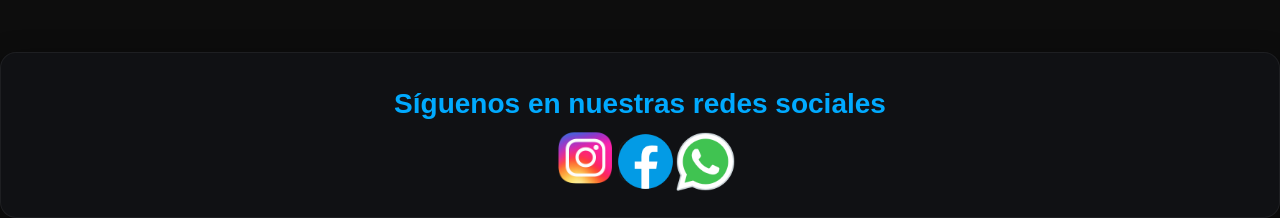
==== commit 62d55407: "agrego el logo de las redes" ====
--- a/Vil Sonidos/index.html
+++ b/Vil Sonidos/index.html
@@ -149,7 +149,7 @@
           <circle cx="12" cy="12" r="4.3" stroke="#00aaff" stroke-width="1.8"/>
           <circle cx="17.2" cy="6.8" r="1.3" fill="#00aaff"/>
         </svg>
-        <img src="/logo instagram.png" alt="Instagram" class="social-icon" width="4000" height="108">
+        <img src="imagenes/logo instagram.png" alt="Instagram" class="social-icon" width="4000" height="108">
         
       </a>
 
@@ -160,7 +160,7 @@
           <path d="M14 8h2V5h-2c-2.2 0-4 1.8-4 4v2H8v3h2v6h3v-6h2.2l.3-3H13V9c0-.6.4-1 1-1z" 
                 fill="#00aaff"/>
         </svg>
-        <img src="/" alt="Facebook" class="social-icon">
+        <img src="imagenes/logo facebook.png" alt="Facebook" class="social-icon" width="400" height="69">
       </a>
 
       <!-- WhatsApp -->
@@ -169,7 +169,7 @@
           <rect width="24" height="24" rx="6" fill="rgba(255,255,255,0.09)"/>
           <path fill="#00aaff" d="M12 2a9.9 9.9 0 00-8.6 15l-1.3 4 4.2-1.4A9.8 9.8 0 1012 2zm0 18a8 8 0 01-4.1-1.1l-.3-.2-2.5.8.8-2.4-.2-.3A8 8 0 1112 20zm4.2-5.8c-.2-.1-1.2-.6-1.3-.6-.2-.1-.3-.1-.5.1-.1.2-.6.7-.8.8-.1.1-.3.1-.5 0-.2-.1-.9-.3-1.7-1-.6-.5-1-1.2-1.2-1.4-.1-.2 0-.4.1-.5s.2-.3.3-.4l.2-.3c.1-.2.1-.3 0-.5 0-.1-.5-1.2-.7-1.6-.2-.3-.3-.3-.5-.3h-.5c-.2 0-.5.1-.7.3-.2.3-.9.9-.9 2.2 0 1.3.9 2.5 1 2.7.1.2 1.8 2.8 4.5 3.8.6.2 1.1.4 1.5.5.6.2 1.1.1 1.5.1.5-.1 1.2-.5 1.4-1 .2-.5.2-.9.1-1-.1 0-.2 0-.4-.1z"/>
         </svg>
-        <img src="/logo whatsapp.png" alt="WhatsApp" class="social-icon">
+        <img src="imagenes/logo whatsapp.png" alt="WhatsApp" class="social-icon" width="440" height="69">
       </a>
 
     </div>
@@ -182,7 +182,6 @@
       </div>
     </div>
   </div>
-
   <script src="JS/particles.js"></script>
   <script src="JS/script.js"></script>
 </body>
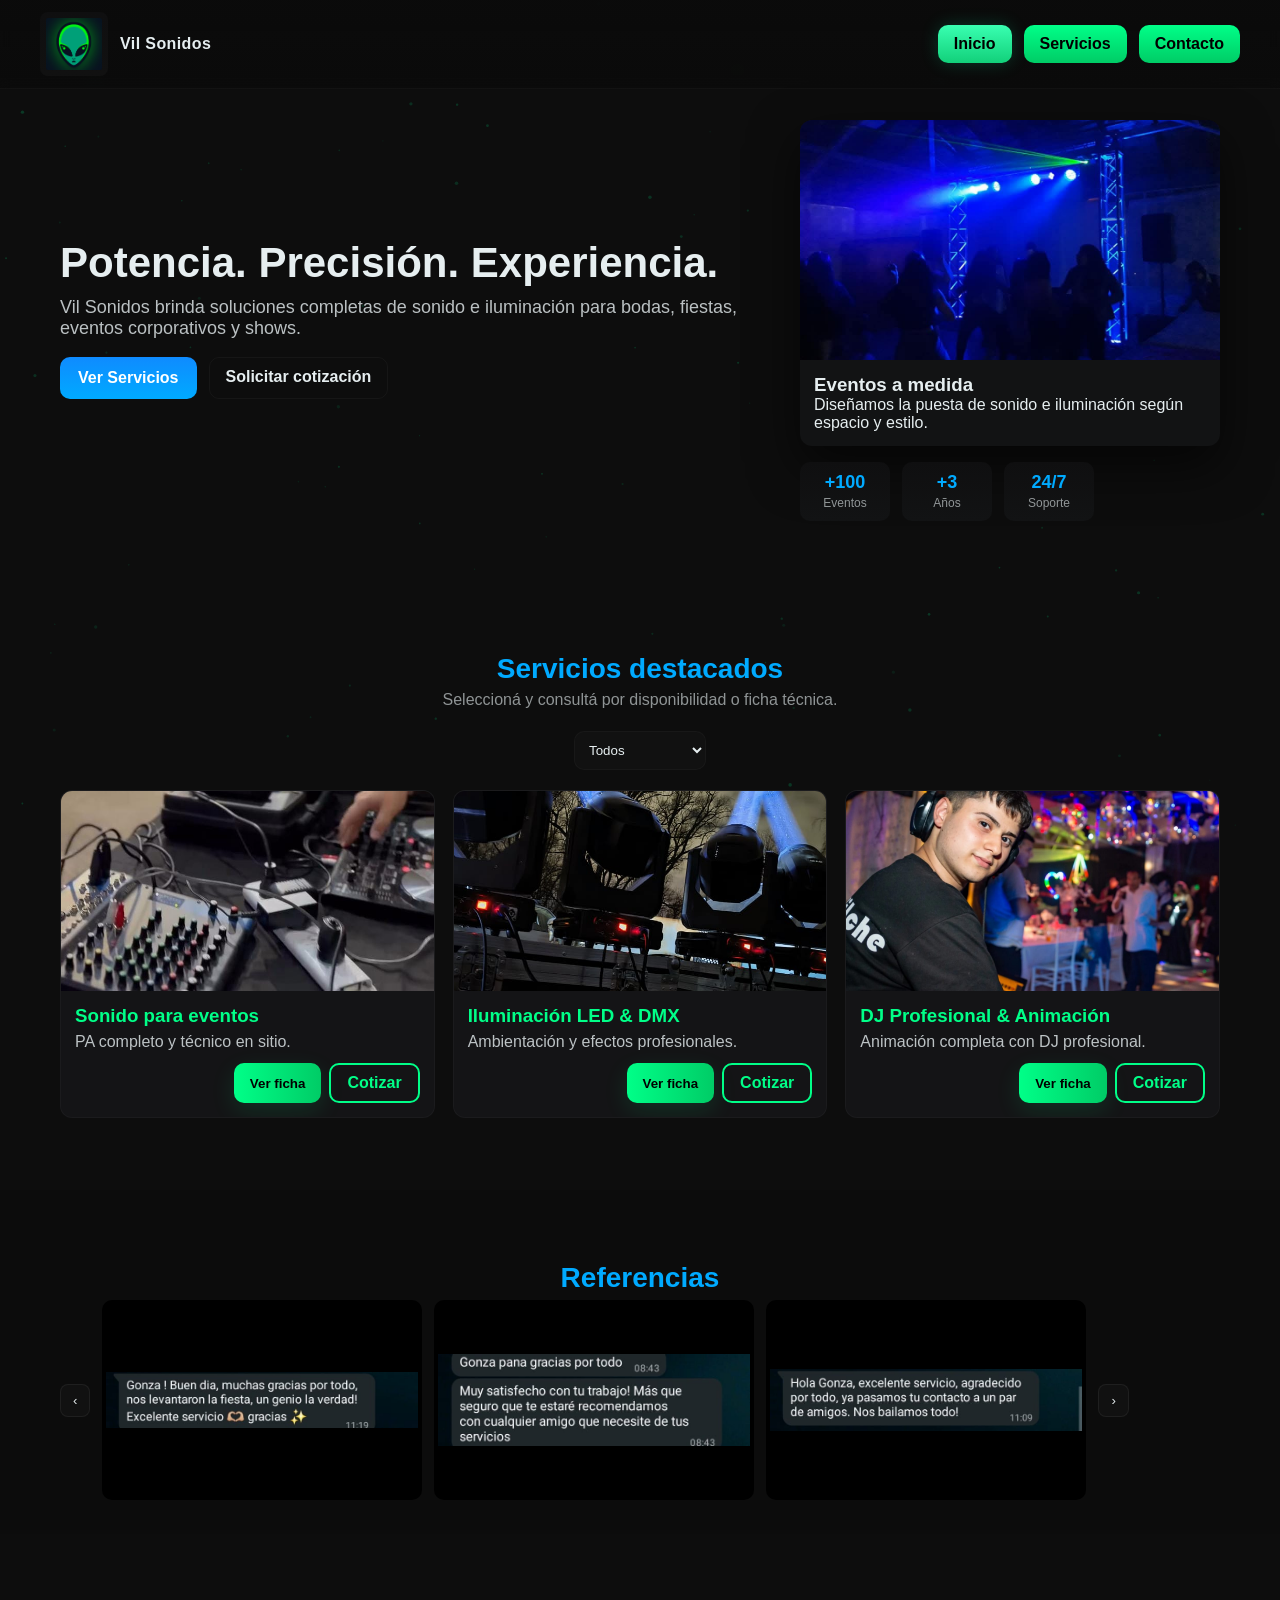
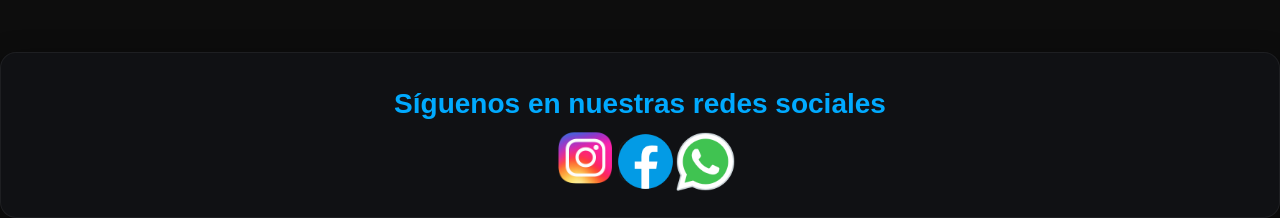
==== commit c915e61e: "fix favicon y imagen servicio" ====
--- a/Vil Sonidos/index.html
+++ b/Vil Sonidos/index.html
@@ -5,6 +5,7 @@
   <meta name="viewport" content="width=device-width,initial-scale=1" />
   <title>Vil Sonidos — Inicio</title>
   <link rel="stylesheet" href="CSS/index.css">
+  <link rel="icon" href="imagenes/logo.png" type="image/png">
 </head>
 <body>
 
